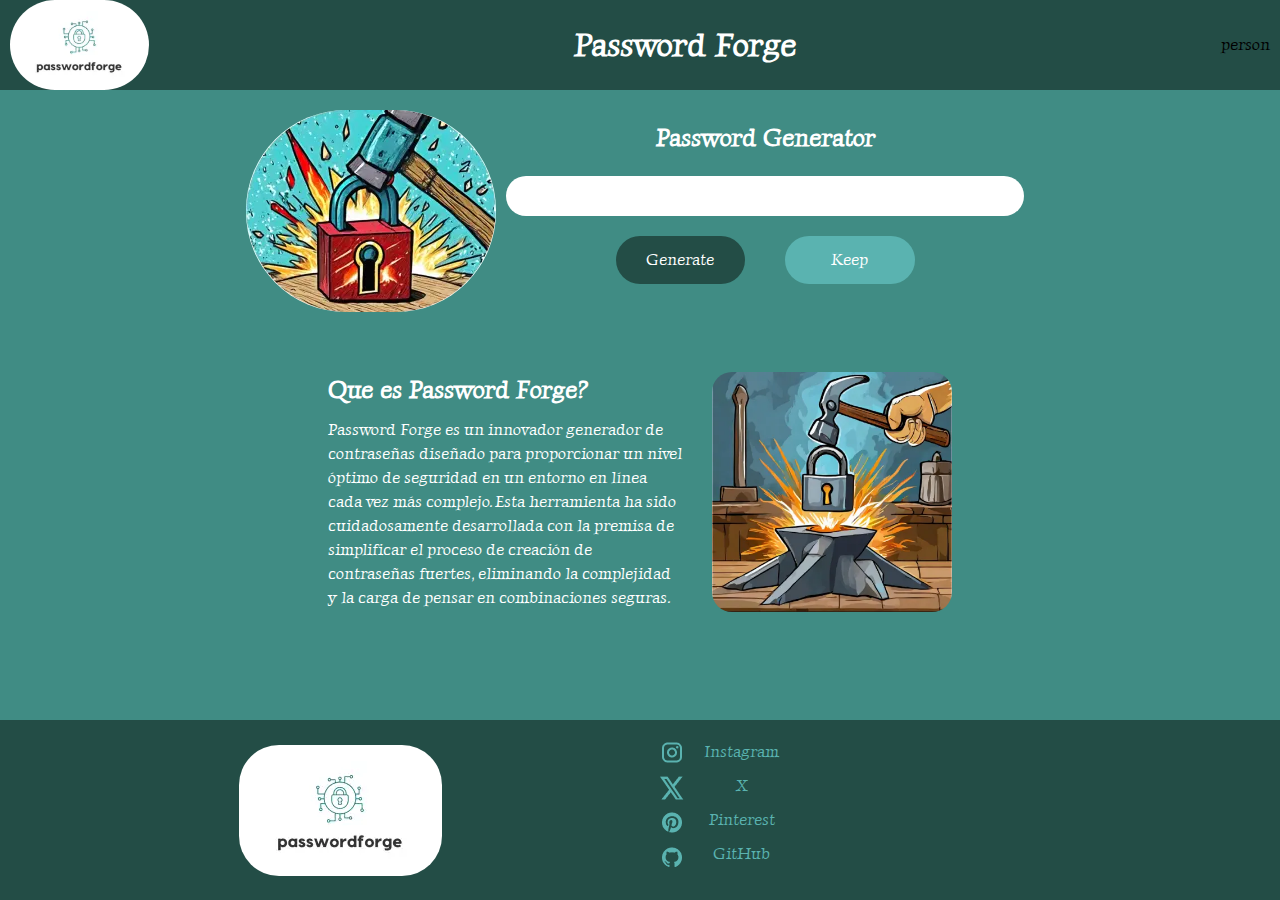
==== inicio.html @ e464d8bb "Pruebas de icono de usuario" ====
<!DOCTYPE html>
<html lang="es">
  <head>
    <meta charset="utf-8" />
    <meta name="viewport" content="width=device-width, initial-scale=1" />
    <!-- SEO = Básico -->
    <!-- Cada página del sitio tiene que ser diferente el título y la descripción -->
    <title></title>
    <meta name="description" content="" />
    <meta name="keywords" content="" />

    <!-- Etiquetas Open Graph y Twitter Card, para crear el SEO de Redes Sociales -->
    <meta property="og:title" content="Título de tu página" />
    <meta property="og:description" content="Descripción de tu página" />
    <meta
      property="og:image"
      content="URL de la imagen que quieres mostrar en las redes sociales"
    />
    <meta property="og:url" content="URL de tu página" />
    <meta property="og:type" content="website" />
    <meta name="twitter:card" content="summary_large_image" />
    <meta name="twitter:title" content="Título de tu página" />
    <meta name="twitter:description" content="Descripción de tu página" />
    <meta
      name="twitter:image"
      content="URL de la imagen que quieres mostrar en Twitter"
    />

    <!-- App Web, inidicar al navegador que elementos mostrar en un JSON -->
    <link rel="manifest" href="site.webmanifest" />
    <!-- icono de acceso para IOS -->
    <link rel="apple-touch-icon" href="icon.png" />
    <!-- Recordar que favicon.ico tiene que estar en el directorio inicial -->

    <!-- links de estilos -->
    <link rel="stylesheet" href="css/style.css" />

    <link rel="stylesheet" href="https://fonts.googleapis.com/icon?family=Material+Icons" />
    
    <!-- Se cambia el tema de algunos navegadores -->
    <meta name="theme-color" content="#fafafa" />
    <!-- Código de las plataformas de Análisis -->
    <script src="js/scripts.js"></script>
    <!-- Scripts a cargar antes de la renderización -->
    <script src="preloader.js"></script>
  </head>
  <body>
    <div id="container">
      <!-- *** ESTRUCTURA SEMÁNTICA *** -->
      <!-- Header (encabezado de la página, zona superior) -->
      <header class="cabecera">
        <img class="logo" src="img/desktop/Logo.webp" alt="Logo">
        <h1 class="password_forge">Password Forge</h1>
        <nav class="botones">
          <a class="btn__user"><span class="material-symbols-outlined">person</span></a>
        </nav>
      </header>
      <!-- Main (centro de la página, zona central) -->
      <main class="cuerpo">
        <!--Seccion de generador de contraseñas-->
        <section class="generador">
          <img src="img/desktop/candado.webp" alt="Candado" class="generador_img">
          <!--Subseccion para el titlo y la password generada-->
          <section class="content">
            <h2 class="password_generator">Password Generator</h2>
            <p class="password" id="password"></p>
            <!--Subseccion para los botones-->
            <section class="botones_pass">
              <button class="generate" onclick="generarContraseña()">Generate</button>
              <button class="copy">Keep</button>
            </section>
          </section>
        </section>
        <!--Final de seccion de generador de contraseñas-->

        <!--Seccion de explicacion de que es Password Forge-->
        <section class="que_es">
          <section class="subsection">
            <h2 class="titulo">Que es Password Forge?</h2>
            <p class="explicacion">Password Forge es un innovador generador de contraseñas diseñado 
              para proporcionar un nivel óptimo de seguridad en un entorno en línea cada vez más complejo. 
              Esta herramienta ha sido cuidadosamente desarrollada con la premisa de simplificar el proceso de creación de contraseñas fuertes, 
              eliminando la complejidad y la carga de pensar en combinaciones seguras.</p>
          </section>
          <img class="forge" src="img/desktop/Forja.webp" alt="Forja">
        </section>
        
      </main>
      <!--Final de la seccion de que es Password Forge-->


      <!-- Footer (final de la página, zona inferior) -->
      <footer class="pie">
        <section class="imagen">
          <img class="logo_footer" src="img/desktop/Logo.webp" alt="">
        </section>
        <section class="iconos">
          <a href=""><img src="img/desktop/instagram.png" alt="Instagram"></a>
          <a href=""><img src="img/desktop/x.png" alt="X"></a>
          <a href=""><img src="img/desktop/pinterest.png" alt="Pinterest"></a>
          <a href=""><img src="img/desktop/github.png" alt="GitHub"></a>
        </section>
        <section class="redes_sociales">
          <a href=""><p>Instagram</p></a>
          <a href=""><p>X</p></a>
          <a href=""><p>Pinterest</p></a>
          <a href=""><p>GitHub</p></a>
        </section>
      </footer>
    </div>

  </body>
</html>
---- css/style.css ----
/* *********************************** */
@import url(normalize.min.css);
@import url(reset.css);

/* *********************************** */
/* *** ESTILOS GENERALES *** */
/* *********************************** */

/* Tipografía */
@font-face {
  font-family: "Luxurious Roman";
  src: url("../font/LuxuriousRoman-Regular.woff2") format("woff2"), url("../font/LuxuriousRoman-Regular.woff") format("woff");
}

/* ******************************** */

/* Colores */
:root {
  /* Mode 1 */
  /* colors */
  --azul-flojo-dark: #5ab3b0;
  --azul-flojo-light: #eaf5f5;
  
  --azul-claro-dark: #489d8e;
  --azul-claro-light: #dcefed;
  
  --azul-intermedio-dark: #408c84;
  --azul-intermedio-light: #c0e2dd;
  
  --azul-oscuro-dark: #234d46;
  --azul-oscuro-light: #5ab3b0;
  
  --azul-fuerte-dark: #1a3836;
  --azul-fuerte-light: #326c62;

  --blanco: #fff;
}



/* ******************************** */

html{
  font-family: "Luxurious Roman";
}

body{
  width: 100vw;
  height: 100vh;
  margin: 0;
}

/*Etiqueta contenedor padre*/
#container {
  display: grid;
  grid-template-columns: 1fr;
  grid-template-rows: 1fr;
  
}

/*Etiqueta header*/
.cabecera {
  display: flex;
  justify-content: space-between;
  align-items: center;
  padding: 10px;
  background-color: var(--azul-oscuro-dark);
  width: 100vw;
  height: 10vh;
}
/*Nombre del proyecto*/
.password_forge {
  color: var(--blanco);
  margin: 0;
}
/*logo*/
.logo{
  margin: 0;
  border-radius: 70px;
  height: 10vh;
  justify-content: center;
}
/*Section que almacena las etiquetas de los botones*/
.botones {
  display: flex;
  justify-content: center;
}

/*Boton de log in y register*/
.btn_logIn,
.btn_register {
  margin-left: 10px;
  text-decoration: none;
  padding: 8px 16px;
  color: var(--azul-fuerte-dark);
  background-color: var(--azul-flojo-dark);
  border-radius: 40px;
}

/*Etiqueta main  del cuerpo de la página*/
.cuerpo{
  width: 100vw;
  height: 70vh;
  background-color: var(--azul-intermedio-dark);
}

/*Section que almacena todas las etiquetas de la parte del generador*/
.generador{
  display: flex;  
  justify-content: center;
  padding: 20px;
}
/*Imagen candado*/
.generador_img{
  border-radius: 100px;
}
/*h2 con la clase password_generator*/
.password_generator{
  color: var(--blanco);
  text-align: center;
}
/*Subsection que almacena el titulo, la zona de generado y un subsection de los botones*/
.content{
  display: flex;
  flex-direction: column;
  gap: 20px;
  padding: 10px;
}
/*Etiqueta donde se generará la contraseña*/
.password{
  display: flex;
  width: 518px;
  height: 40px;
  padding: 10px;
  align-items: flex-start;
  gap: 10px;
  background-color: var(--blanco);
  border-radius: 40px;
}
/*Subsection de los botones*/
.botones_pass{
  display: flex;
  justify-content: center;
  gap: 40px;
  align-items: center;
  
}
/*Boton generate*/
.generate{
  justify-content: center;
  align-items: center;
  background-color: var(--azul-oscuro-dark);
  color: var(--blanco);
  border: none;
  border-radius: 40px;
  width: 25%;
}
/*Boton Copy*/
.copy{
  justify-content: center;
  align-items: center;
  background-color: var(--azul-flojo-dark);
  color: var(--blanco);
  border: none;
  border-radius: 40px;
  width: 25%;
}
/*Seccion que contiene las etiquetas del apartado que es*/
.que_es{
  display: flex;
  justify-content: center;
  padding: 40px;
}
/*Subseccion que almacena un h2 y una p*/
.subsection{
  display: flex;
  flex-direction: column;
  width: 30vw;
  padding-right: 30px;
  gap: 10px;
}
/*Titulo que es*/
.titulo{
  color: var(--blanco);
}
/*parrafo*/
.explicacion{
  color: var(--blanco);
}
/*Imagen de la seccion que es*/
.forge{
  width: 20%;
  border-radius: 20px;
}
/*Footer*/
.pie{
  width: 100vw;
  height: 20vh;
  display: flex;
  padding: 20px;
  background-color: var(--azul-oscuro-dark);
}
/*Imagen del footer*/
.imagen{
  display: flex;
  width: 50vw;
  justify-content: center;
  align-items: center;
}
/*Secciones que almacenan las etiquetas de los logos y los nombres de las redes sociales*/
.redes_sociales,
.iconos{
  display: flex;
  flex-direction: column;
  gap: 10px;
}
/*Etiquetas a dentro de la clase iconos*/
.iconos a{
  display: flex;
  justify-content: end;
}
/*Etiquetas a dentro de la clase redes_sociales*/
.redes_sociales a{
  color: var(--azul-flojo-dark);
  text-decoration: none;
  text-align: center;
  padding-left: 20px;
}
/*Imagen del logo*/
.logo_footer{
  border-radius: 40px;
}

/*Log In*/
.login{
  position: absolute;
  display: none;
  visibility: visible;
  opacity: 1;
  width: 100vw;
  height: 100vh;
  align-items: center;
  justify-content: center;
  background-color: hsl(0, 1%, 30%,50%);
}

/*Formulario*/
.formulario{
  display: flex;
  flex-direction: column;
  align-items: center;
  gap: 20px;
  padding: 40px;
  width: 30vw;
  background-color: #234d46;
  border-radius: 10px;
}
/*Register*/
.register{
  position: absolute;
  display: none;
  visibility: visible;
  opacity: 1;
  width: 100vw;
  height: 100vh;
  align-items: center;
  justify-content: center;
  background-color: hsl(0, 1%, 30%,50%);

}

/*Etiqeuta capsula popup*/
.h-register {
  display: grid;
  grid-template-columns: 1fr 1fr 1fr 1fr;
  width: 100%;
  justify-content: space-around;
}

/*Etiqueta botón cerrar popup*/
.x-button {
  grid-column-start: 4;
  height: 40px;
  width: 40px;
  background-color: black;
}
/*Etiqueta form en la clase formulario*/
.formulario form{
  display: flex;
  flex-direction: column;
  gap: 20px;
}
/*Inputs de la clase formulario*/
.formulario input{
  border-radius: 40px;
  padding: 10px;
}
/*Titulo del formulario*/
.formulario h1{
  grid-column-start:2 ;
  grid-column-end:4 ;
  color: var(--blanco);
}
/*Boton submit*/
.inicioSesion{
  background-color: var(--azul-oscuro-dark);
  color: var(--blanco);
  cursor: pointer;
}
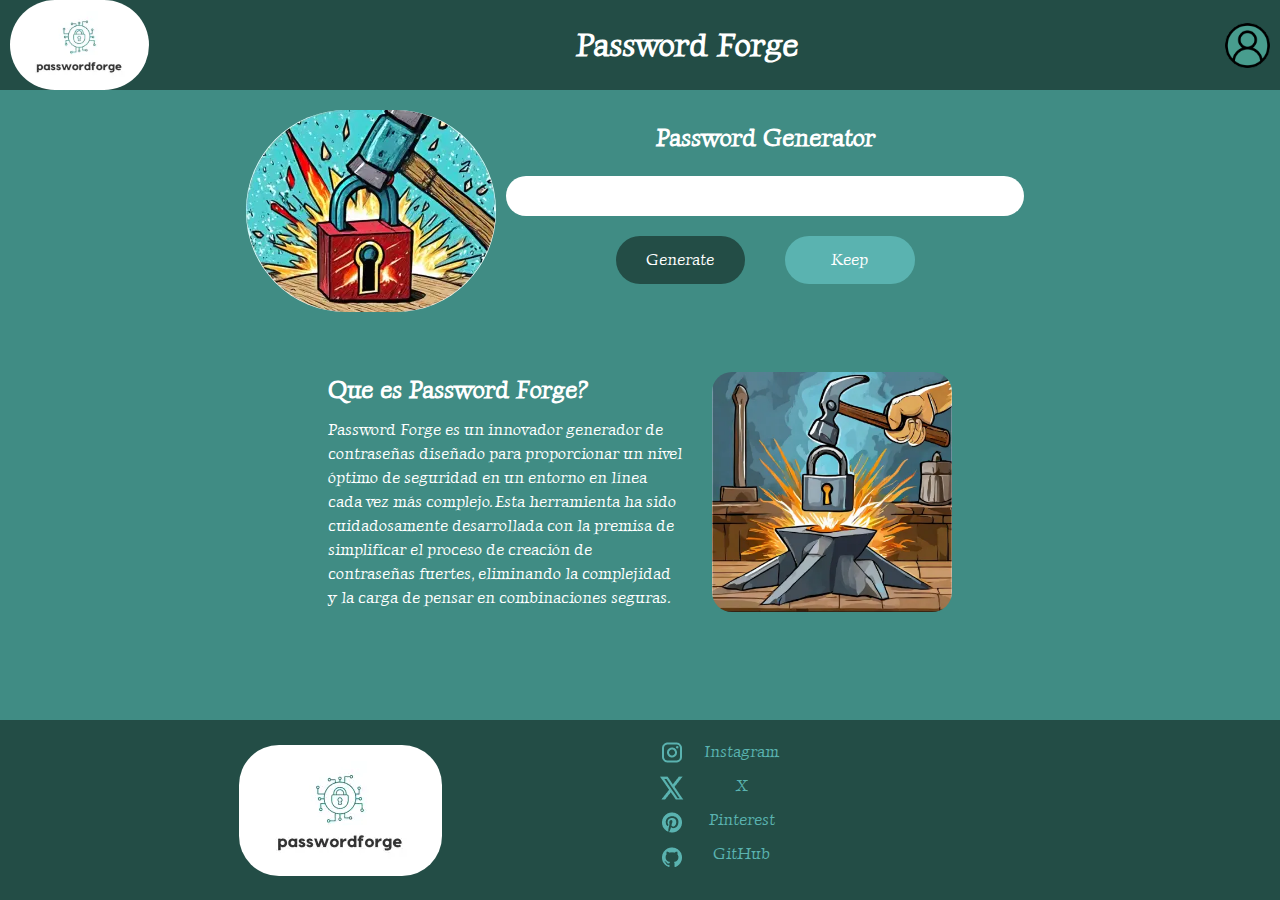
==== commit b0697278: "Boton para acceder a la página usuarios" ====
--- a/inicio.html
+++ b/inicio.html
@@ -52,7 +52,7 @@
         <img class="logo" src="img/desktop/Logo.webp" alt="Logo">
         <h1 class="password_forge">Password Forge</h1>
         <nav class="botones">
-          <a class="btn__user"><span class="material-symbols-outlined">person</span></a>
+          <a class="btn__user"><img src="img/desktop/user.webp" alt=""></a>
         </nav>
       </header>
       <!-- Main (centro de la página, zona central) -->
--- a/css/style.css
+++ b/css/style.css
@@ -307,3 +307,10 @@
   color: var(--blanco);
   cursor: pointer;
 }
+/*Boton para acceder a la pagina de usuario*/
+.btn__user{
+  width: 5vh;
+  background-color: var(--azul-claro-dark);
+  border-radius: 25px;
+  cursor: pointer;
+}